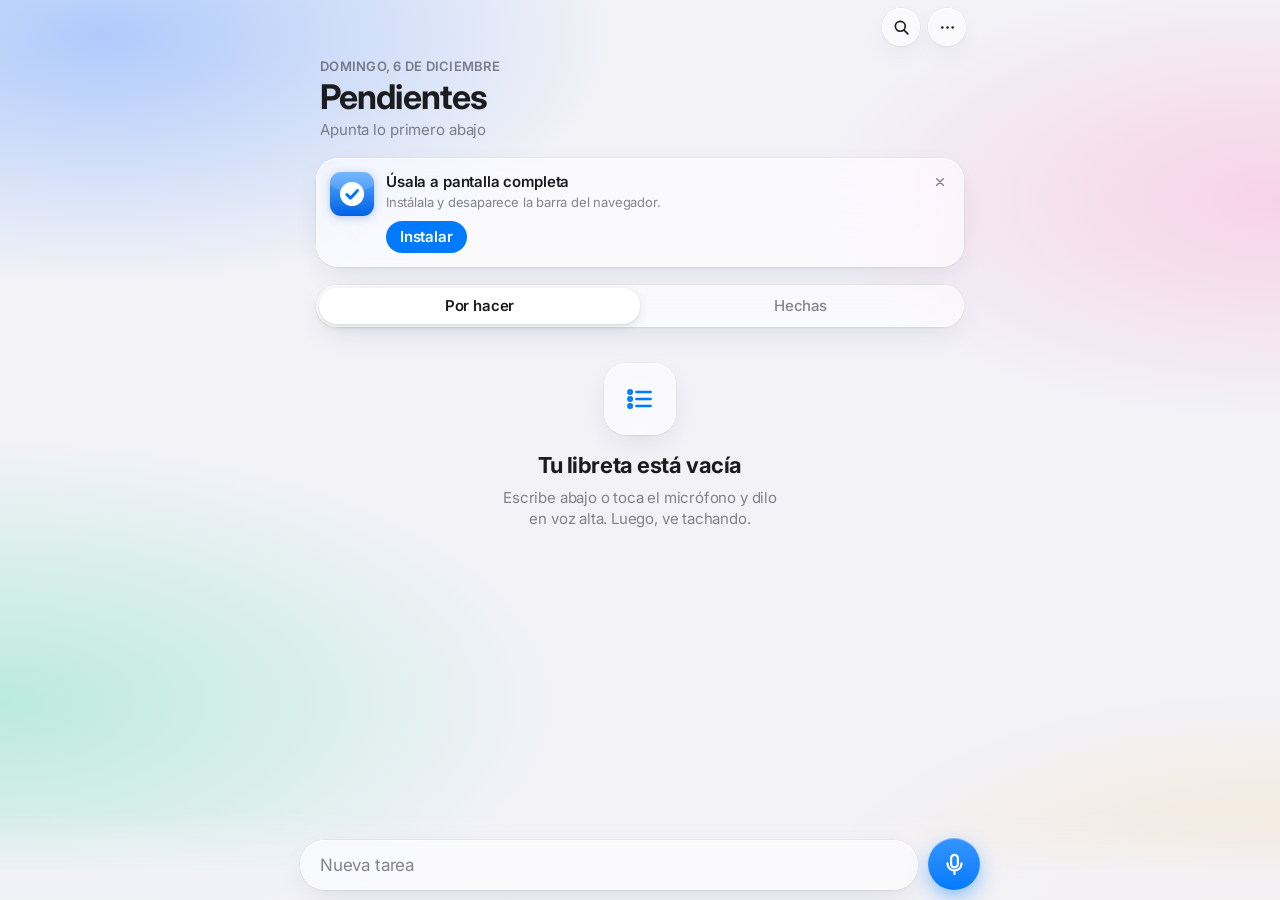
==== pendientes/index.html @ 01e0a1cf "Add files via upload" ====
<!doctype html>
<html lang="es">
<head>
<meta charset="utf-8">
<meta name="viewport" content="width=device-width, initial-scale=1, viewport-fit=cover, interactive-widget=resizes-content">
<title>Pendientes</title>
<meta name="description" content="Tu libreta de cosas por hacer: apúntalas escribiendo o con la voz y táchalas.">
<meta name="theme-color" content="#f2f2f7" media="(prefers-color-scheme: light)">
<meta name="theme-color" content="#000000" media="(prefers-color-scheme: dark)">
<link rel="manifest" href="manifest.webmanifest">
<link rel="icon" href="icons/icon.svg" type="image/svg+xml">
<link rel="apple-touch-icon" href="icons/apple-touch-icon.png">
<meta name="apple-mobile-web-app-capable" content="yes">
<meta name="mobile-web-app-capable" content="yes">
<meta name="apple-mobile-web-app-status-bar-style" content="black-translucent">
<meta name="apple-mobile-web-app-title" content="Pendientes">
<meta name="format-detection" content="telephone=no">
<link rel="preconnect" href="https://fonts.googleapis.com">
<link rel="preconnect" href="https://fonts.gstatic.com" crossorigin>
<link rel="stylesheet" href="https://fonts.googleapis.com/css2?family=Inter:opsz,wght@14..32,400..700&display=swap">
<link rel="stylesheet" href="styles.css">
<script src="app.js" defer></script>
</head>
<body>
<div class="backdrop" aria-hidden="true"></div>

<header class="nav" id="nav">
  <div class="nav-in">
    <span class="nav-title" aria-hidden="true">Pendientes</span>
    <div class="nav-btns">
      <button class="round glass" id="searchBtn" type="button" aria-label="Buscar">
        <svg viewBox="0 0 24 24" aria-hidden="true"><circle cx="10.5" cy="10.5" r="6.25"/><path d="M15.25 15.25 20 20"/></svg>
      </button>
      <button class="round glass" id="menuBtn" type="button" aria-label="Ajustes">
        <svg class="dots" viewBox="0 0 24 24" aria-hidden="true"><circle cx="5.5" cy="12" r="1.6"/><circle cx="12" cy="12" r="1.6"/><circle cx="18.5" cy="12" r="1.6"/></svg>
      </button>
    </div>
  </div>
</header>

<main class="wrap">
  <section class="hero">
    <div class="hero-txt">
      <p class="date" id="today"></p>
      <h1 id="bigTitle">Pendientes</h1>
      <p class="summary" id="summary"></p>
    </div>
    <div class="ring" id="ring" hidden>
      <svg viewBox="0 0 56 56" aria-hidden="true"><circle class="ring-bg" cx="28" cy="28" r="23"/><circle class="ring-fg" id="ringFg" cx="28" cy="28" r="23"/></svg>
      <span class="ring-txt" id="ringTxt"></span>
    </div>
  </section>

  <div class="search" id="searchBar" hidden>
    <label class="search-field glass">
      <svg viewBox="0 0 24 24" aria-hidden="true"><circle cx="10.5" cy="10.5" r="6.25"/><path d="M15.25 15.25 20 20"/></svg>
      <input id="search" type="search" placeholder="Buscar en todo" enterkeyhint="search" autocomplete="off">
    </label>
    <button class="bar-btn" type="button" id="searchCancel">Cancelar</button>
  </div>

  <aside class="install glass" id="installCard" hidden>
    <img src="icons/icon-192.png" alt="" width="44" height="44">
    <div class="install-txt">
      <strong>Úsala a pantalla completa</strong>
      <span>Instálala y desaparece la barra del navegador.</span>
      <button class="pill" type="button" id="installBtn">Instalar</button>
    </div>
    <button class="x" type="button" id="installClose" aria-label="Ahora no">
      <svg viewBox="0 0 24 24" aria-hidden="true"><path d="M7 7l10 10M17 7 7 17"/></svg>
    </button>
  </aside>

  <div class="seg glass" role="tablist" aria-label="Filtrar" id="seg" data-active="todo">
    <span class="seg-thumb" aria-hidden="true"></span>
    <button type="button" role="tab" data-filter="todo" aria-selected="true">Por hacer <span class="count" id="countTodo"></span></button>
    <button type="button" role="tab" data-filter="done" aria-selected="false">Hechas <span class="count" id="countDone"></span></button>
  </div>

  <div class="tags" id="tags" hidden></div>

  <p class="tip" id="tip" hidden>
    <span>Desliza <b>→</b> para tachar y <b>←</b> para pasar a mañana o borrar. Mantén pulsada una tarea para moverla.</span>
    <button type="button" id="tipClose">Entendido</button>
  </p>

  <div class="empty" id="empty" hidden>
    <div class="empty-ic glass" id="emptyIc"></div>
    <h2 id="emptyTitle"></h2>
    <p id="emptyText"></p>
  </div>

  <div id="sections" aria-live="polite"></div>

  <button class="link-btn danger" id="clearDone" type="button" hidden>Borrar todas las hechas</button>
</main>

<form class="dock" id="composer" autocomplete="off">
  <div class="hint" id="hint" hidden></div>
  <div class="dock-in">
    <label class="field glass">
      <span class="sr">Nueva tarea</span>
      <textarea id="input" rows="1" placeholder="Nueva tarea" enterkeyhint="send"></textarea>
    </label>
    <button class="action" id="action" type="submit" data-mode="voice" aria-label="Dictar tarea">
      <svg class="i-mic" viewBox="0 0 24 24" aria-hidden="true"><rect x="8.75" y="2.75" width="6.5" height="12" rx="3.25"/><path d="M5.25 11a6.75 6.75 0 0 0 13.5 0M12 17.75V21"/></svg>
      <svg class="i-send" viewBox="0 0 24 24" aria-hidden="true"><path d="M12 19.5V5M5.75 11.25 12 5l6.25 6.25"/></svg>
    </button>
  </div>
</form>

<div class="rec" id="rec" hidden>
  <div class="rec-panel" role="dialog" aria-modal="true" aria-labelledby="recTitle">
    <span class="grabber" aria-hidden="true"></span>
    <p class="rec-title" id="recTitle">Te escucho</p>
    <p class="rec-live" id="recLive"></p>
    <div class="wave" id="wave" aria-hidden="true"></div>
    <button class="rec-btn" id="recStop" type="button" aria-label="Terminar">
      <svg viewBox="0 0 24 24" aria-hidden="true"><rect x="7" y="7" width="10" height="10" rx="2.5"/></svg>
    </button>
    <p class="rec-hint" id="recHint">Di <b>«nueva tarea»</b> para separar varias · <b>«mañana»</b>, <b>«importante»</b> o <b>«todos los días»</b> al final</p>
    <button class="link-btn" id="recCancel" type="button">Cancelar</button>
  </div>
</div>

<div class="toast" id="toast" role="status" hidden>
  <span id="toastMsg"></span>
  <button type="button" id="toastUndo">Deshacer</button>
</div>

<dialog class="sheet" id="edit" aria-labelledby="editTitle">
  <form id="editForm">
    <div class="sheet-top">
      <span class="grabber" aria-hidden="true"></span>
      <div class="sheet-bar">
        <button class="bar-btn" type="button" data-close>Cancelar</button>
        <h2 id="editTitle">Tarea</h2>
        <button class="bar-btn strong" type="submit">Listo</button>
      </div>
    </div>
    <div class="sheet-body">
      <div class="card">
        <textarea class="edit-text" id="editText" rows="2" placeholder="Qué hay que hacer" aria-label="Tarea"></textarea>
        <textarea class="edit-note" id="editNote" rows="2" placeholder="Notas: un teléfono, una dirección, un enlace…" aria-label="Notas"></textarea>
      </div>
      <div class="quick-row" id="editQuick" hidden></div>

      <div class="card">
        <div class="cell cell-col">
          <div class="cell-line">
            <span class="ico" style="--c: var(--red)"><svg viewBox="0 0 24 24" aria-hidden="true"><rect x="4" y="5.5" width="16" height="14.5" rx="3"/><path d="M4 10h16M8.5 3.5v4M15.5 3.5v4"/></svg></span>
            <span class="cell-label">Para cuándo</span>
          </div>
          <div class="chips" id="dueChips">
            <button type="button" data-due="0">Hoy</button>
            <button type="button" data-due="1">Mañana</button>
            <label class="chip-date" id="dateChip"><span id="editDateLabel">Otro día</span><input type="date" id="editDate" aria-label="Elegir día"></label>
          </div>
        </div>
        <label class="cell">
          <span class="ico" style="--c: var(--indigo)"><svg viewBox="0 0 24 24" aria-hidden="true"><path d="M4.5 11.5V10a4 4 0 0 1 4-4h11M16.5 3l3 3-3 3M19.5 12.5V14a4 4 0 0 1-4 4h-11M7.5 21l-3-3 3-3"/></svg></span>
          <span class="cell-label">Repetir</span>
          <span class="cell-value" id="editRepeatLabel">Nunca</span>
          <svg class="chev" viewBox="0 0 24 24" aria-hidden="true"><path d="M9.5 6l6 6-6 6"/></svg>
          <select class="cell-select" id="editRepeat" aria-label="Repetir">
            <option value="">Nunca</option>
            <option value="daily">Cada día</option>
            <option value="weekdays">Entre semana (lunes a viernes)</option>
            <option value="weekly">Cada semana</option>
            <option value="monthly">Cada mes</option>
          </select>
        </label>
        <label class="cell">
          <span class="ico" style="--c: var(--orange)"><svg viewBox="0 0 24 24" aria-hidden="true"><path class="fill" d="M12 3.6l2.6 5.2 5.8.9-4.2 4.1 1 5.7L12 16.8l-5.2 2.7 1-5.7-4.2-4.1 5.8-.9z"/></svg></span>
          <span class="cell-label">Importante</span>
          <input class="switch" type="checkbox" id="editStar" role="switch">
        </label>
      </div>
      <p class="cell-note" id="editInfo"></p>

      <div class="card">
        <button class="cell danger" type="button" id="editDelete">
          <span class="ico" style="--c: var(--red)"><svg viewBox="0 0 24 24" aria-hidden="true"><path d="M4.5 7h15M9.5 7V4.75h5V7M6.5 7l.8 12.1a1.5 1.5 0 0 0 1.5 1.4h6.4a1.5 1.5 0 0 0 1.5-1.4L17.5 7"/></svg></span>
          <span class="cell-label">Eliminar tarea</span>
        </button>
      </div>
    </div>
  </form>
</dialog>

<dialog class="sheet" id="menu" aria-labelledby="menuTitle">
  <div class="sheet-top">
    <span class="grabber" aria-hidden="true"></span>
    <div class="sheet-bar">
      <span></span>
      <h2 id="menuTitle">Ajustes</h2>
      <button class="bar-btn strong" type="button" data-close>Listo</button>
    </div>
  </div>
  <div class="sheet-body">
    <p class="cell-head">Al pulsar el micrófono</p>
    <div class="seg seg-sm" id="voiceSeg" role="radiogroup" aria-label="Al pulsar el micrófono">
      <span class="seg-thumb" aria-hidden="true"></span>
      <button type="button" role="radio" data-voice="dictar">Dicta a texto</button>
      <button type="button" role="radio" data-voice="audio">Graba un audio</button>
    </div>
    <p class="cell-note" id="voiceNote"></p>

    <p class="cell-head">Trucos</p>
    <div class="card tricks">
      <p><b>«mañana»</b>, <b>«el viernes»</b>… al principio o al final: se apunta para ese día.</p>
      <p><b>«importante»</b> al final: sale arriba, en Importantes.</p>
      <p><b>«todos los días»</b>, <b>«entre semana»</b>, <b>«cada semana»</b> o <b>«cada mes»</b>: vuelve a aparecer cuando la taches.</p>
      <p><b>#trabajo</b>, <b>#casa</b>… en el texto: etiquetas para filtrar.</p>
      <p>Al dictar, di <b>«nueva tarea»</b> para separar varias. Al escribir, una por línea.</p>
      <p>Un teléfono o un enlace en el texto o en las notas: botón para llamar o abrirlo.</p>
    </div>

    <div class="card">
      <button class="cell" type="button" data-act="install" hidden>
        <span class="ico" style="--c: var(--purple)"><svg viewBox="0 0 24 24" aria-hidden="true"><rect x="6.5" y="2.75" width="11" height="18.5" rx="2.75"/><path d="M10.5 17.75h3"/></svg></span>
        <span class="cell-label">Instalar en el móvil</span>
        <svg class="chev" viewBox="0 0 24 24" aria-hidden="true"><path d="M9.5 6l6 6-6 6"/></svg>
      </button>
      <button class="cell" type="button" data-act="share">
        <span class="ico" style="--c: var(--accent)"><svg viewBox="0 0 24 24" aria-hidden="true"><path d="M12 14.5V3.5M7.75 7.75 12 3.5l4.25 4.25M7 11H6.5A1.5 1.5 0 0 0 5 12.5v6A1.5 1.5 0 0 0 6.5 20h11a1.5 1.5 0 0 0 1.5-1.5v-6a1.5 1.5 0 0 0-1.5-1.5H17"/></svg></span>
        <span class="cell-label">Compartir lo pendiente</span>
        <svg class="chev" viewBox="0 0 24 24" aria-hidden="true"><path d="M9.5 6l6 6-6 6"/></svg>
      </button>
      <button class="cell" type="button" data-act="export">
        <span class="ico" style="--c: var(--green)"><svg viewBox="0 0 24 24" aria-hidden="true"><path d="M12 4v10.5M7.75 10.25 12 14.5l4.25-4.25M5 15.5v2.5A2 2 0 0 0 7 20h10a2 2 0 0 0 2-2v-2.5"/></svg></span>
        <span class="cell-label">Guardar copia de seguridad</span>
        <svg class="chev" viewBox="0 0 24 24" aria-hidden="true"><path d="M9.5 6l6 6-6 6"/></svg>
      </button>
      <button class="cell" type="button" data-act="import">
        <span class="ico" style="--c: var(--orange)"><svg viewBox="0 0 24 24" aria-hidden="true"><path d="M4.5 12a7.5 7.5 0 1 0 2.2-5.3L4.5 9M4.5 4.5V9H9"/></svg></span>
        <span class="cell-label">Recuperar una copia</span>
        <svg class="chev" viewBox="0 0 24 24" aria-hidden="true"><path d="M9.5 6l6 6-6 6"/></svg>
      </button>
    </div>
    <p class="cell-note">Todo se guarda solo en este móvil, sin cuentas ni servidores. Guarda una copia de vez en cuando por si cambias de móvil.</p>

    <div class="card">
      <button class="cell danger" type="button" data-act="clear">
        <span class="ico" style="--c: var(--red)"><svg viewBox="0 0 24 24" aria-hidden="true"><path d="M4.5 7h15M9.5 7V4.75h5V7M6.5 7l.8 12.1a1.5 1.5 0 0 0 1.5 1.4h6.4a1.5 1.5 0 0 0 1.5-1.4L17.5 7"/></svg></span>
        <span class="cell-label">Borrar las hechas</span>
      </button>
    </div>
    <input type="file" id="importFile" accept="application/json,.json" hidden>
  </div>
</dialog>

<dialog class="sheet" id="installSheet" aria-labelledby="installTitle">
  <div class="sheet-top">
    <span class="grabber" aria-hidden="true"></span>
    <div class="sheet-bar">
      <span></span>
      <h2 id="installTitle">Instalar</h2>
      <button class="bar-btn strong" type="button" data-close>Listo</button>
    </div>
  </div>
  <div class="sheet-body">
    <div class="install-hero">
      <img src="icons/icon-192.png" alt="" width="72" height="72">
      <p>Instalada se abre como una app de verdad: a pantalla completa, <b>sin la barra del navegador</b> y también sin internet.</p>
    </div>
    <ol class="steps" id="installSteps"></ol>
  </div>
</dialog>
</body>
</html>
---- pendientes/styles.css ----
/* Pendientes · estilo iOS con cristal */

:root {
  --bg: #f2f2f7;
  --ink: #1c1c1e;
  --ink2: rgb(60 60 67 / .62);
  --ink3: rgb(60 60 67 / .3);
  --sep: rgb(60 60 67 / .16);
  --fill: rgb(118 118 128 / .12);
  --solid: #ffffff;
  --thumb: #ffffff;
  --card: rgb(255 255 255 / .82);

  --glass: rgb(255 255 255 / .58);
  --glass-hi: rgb(250 250 252 / .76);
  --glass-edge: rgb(255 255 255 / .8);
  --glass-line: rgb(0 0 0 / .07);
  --glass-shine: rgb(255 255 255 / .65);
  --shadow: 0 10px 30px -8px rgb(30 40 80 / .12), 0 1px 3px rgb(0 0 0 / .05);
  --blur: blur(28px) saturate(190%);

  --accent: #007aff;
  --green: #34c759;
  --red: #ff3b30;
  --orange: #ff9500;
  --purple: #af52de;
  --indigo: #5856d6;

  --blob1: rgb(120 170 255 / .55);
  --blob2: rgb(255 170 215 / .45);
  --blob3: rgb(120 225 190 / .45);
  --blob4: rgb(255 210 140 / .35);

  --font: -apple-system, BlinkMacSystemFont, "SF Pro Text", "Inter", "Segoe UI", Roboto, sans-serif;
  --font-d: -apple-system, BlinkMacSystemFont, "SF Pro Display", "Inter", "Segoe UI", Roboto, sans-serif;
  --ease: cubic-bezier(.32, .72, 0, 1);
  --spring: cubic-bezier(.34, 1.4, .64, 1);
  color-scheme: light;
}

@media (prefers-color-scheme: dark) {
  :root {
    --bg: #000000;
    --ink: #ffffff;
    --ink2: rgb(235 235 245 / .6);
    --ink3: rgb(235 235 245 / .28);
    --sep: rgb(84 84 88 / .55);
    --fill: rgb(118 118 128 / .24);
    --solid: #1c1c1e;
    --thumb: #636366;
    --card: rgb(44 44 46 / .8);

    --glass: rgb(40 40 44 / .5);
    --glass-hi: rgb(30 30 32 / .72);
    --glass-edge: rgb(255 255 255 / .1);
    --glass-line: rgb(0 0 0 / .4);
    --glass-shine: rgb(255 255 255 / .12);
    --shadow: 0 10px 30px -8px rgb(0 0 0 / .6);

    --accent: #0a84ff;
    --green: #30d158;
    --red: #ff453a;
    --orange: #ff9f0a;
    --purple: #bf5af2;
    --indigo: #5e5ce6;

    --blob1: rgb(40 90 220 / .38);
    --blob2: rgb(150 50 140 / .3);
    --blob3: rgb(20 130 100 / .3);
    --blob4: rgb(160 100 30 / .2);
    color-scheme: dark;
  }
}

*, *::before, *::after { box-sizing: border-box; }
[hidden] { display: none !important; }
html { -webkit-text-size-adjust: 100%; background: var(--bg); }

body {
  margin: 0;
  min-height: 100dvh;
  background: transparent;
  color: var(--ink);
  font-family: var(--font);
  font-size: 17px;
  line-height: 1.35;
  letter-spacing: -.011em;
  font-optical-sizing: auto;
  -webkit-font-smoothing: antialiased;
  -moz-osx-font-smoothing: grayscale;
  -webkit-tap-highlight-color: transparent;
  overscroll-behavior-y: none;
}

button, input, textarea, select { font: inherit; letter-spacing: inherit; color: inherit; }
button {
  background: none;
  border: 0;
  padding: 0;
  cursor: pointer;
  touch-action: manipulation;
  -webkit-user-select: none;
  user-select: none;
}
a { color: inherit; text-decoration: none; }

svg {
  display: block;
  width: 100%;
  height: 100%;
  fill: none;
  stroke: currentColor;
  stroke-width: 1.9;
  stroke-linecap: round;
  stroke-linejoin: round;
}

:focus-visible { outline: 2px solid var(--accent); outline-offset: 2px; }

.sr {
  position: absolute;
  width: 1px;
  height: 1px;
  overflow: hidden;
  clip-path: inset(50%);
  white-space: nowrap;
}

/* Cristal */
.glass {
  background: var(--glass);
  -webkit-backdrop-filter: var(--blur);
  backdrop-filter: var(--blur);
  box-shadow:
    inset 0 1px 0 var(--glass-shine),
    inset 0 0 0 .5px var(--glass-edge),
    0 0 0 .5px var(--glass-line),
    var(--shadow);
}

/* Fondo con color para que el cristal tenga algo que difuminar */
.backdrop {
  position: fixed;
  inset: 0;
  z-index: -1;
  pointer-events: none;
  background:
    radial-gradient(55% 38% at 8% 4%, var(--blob1), transparent 72%),
    radial-gradient(50% 34% at 100% 22%, var(--blob2), transparent 72%),
    radial-gradient(60% 40% at 0% 78%, var(--blob3), transparent 72%),
    radial-gradient(50% 32% at 100% 100%, var(--blob4), transparent 72%),
    var(--bg);
}

.wrap {
  max-width: 680px;
  margin: 0 auto;
  padding: 0 16px calc(140px + env(safe-area-inset-bottom));
}

/* Barra superior: aparece en cristal al bajar */
.nav {
  position: fixed;
  top: 0;
  left: 0;
  right: 0;
  z-index: 10;
  padding-top: env(safe-area-inset-top);
}
.nav::before {
  content: "";
  position: absolute;
  inset: 0;
  background: var(--glass-hi);
  -webkit-backdrop-filter: var(--blur);
  backdrop-filter: var(--blur);
  box-shadow: 0 .5px 0 var(--sep);
  opacity: 0;
  transition: opacity .25s ease;
}
.nav.is-scrolled::before { opacity: 1; }
.nav-in {
  position: relative;
  max-width: 680px;
  height: 54px;
  margin: 0 auto;
  display: flex;
  align-items: center;
  justify-content: center;
}
.nav-title {
  font-family: var(--font-d);
  font-size: 17px;
  font-weight: 600;
  opacity: 0;
  transform: translateY(8px);
  transition: opacity .25s ease, transform .35s var(--ease);
}
.nav.is-scrolled .nav-title { opacity: 1; transform: none; }
.nav-btns { position: absolute; right: 14px; display: flex; gap: 8px; }

.round {
  width: 38px;
  height: 38px;
  border-radius: 50%;
  display: grid;
  place-items: center;
  color: var(--ink);
  transition: transform .2s var(--spring);
}
.round:active { transform: scale(.9); }
.round svg { width: 19px; height: 19px; stroke-width: 2.1; }
.round .dots { fill: currentColor; stroke: none; }

/* Cabecera: fecha, título y anillo del día */
.hero {
  display: flex;
  align-items: flex-end;
  justify-content: space-between;
  gap: 16px;
  padding: calc(env(safe-area-inset-top) + 58px) 4px 0;
}
.hero-txt { min-width: 0; }
.date {
  margin: 0;
  font-size: 13px;
  font-weight: 600;
  letter-spacing: .02em;
  text-transform: uppercase;
  color: var(--ink2);
}
h1 {
  margin: 2px 0 0;
  font-family: var(--font-d);
  font-size: 34px;
  line-height: 1.12;
  font-weight: 700;
  letter-spacing: -.026em;
}
.summary {
  margin: 4px 0 0;
  min-height: 1.35em;
  font-size: 15px;
  color: var(--ink2);
  letter-spacing: -.008em;
}
.summary b { color: var(--ink); font-weight: 600; }
.summary .old { color: var(--orange); font-weight: 500; }

.ring { position: relative; flex: none; width: 64px; height: 64px; margin-bottom: 2px; }
.ring svg { transform: rotate(-90deg); }
.ring circle { fill: none; stroke-width: 6; stroke-linecap: round; }
.ring-bg { stroke: var(--fill); }
.ring-fg {
  stroke: var(--accent);
  stroke-dasharray: 144.5;
  stroke-dashoffset: calc(144.5 * (1 - var(--p, 0)));
  transition: stroke-dashoffset .8s var(--ease), stroke .3s;
}
.ring.is-full .ring-fg { stroke: var(--green); }
.ring-txt {
  position: absolute;
  inset: 0;
  display: grid;
  place-items: center;
  font-size: 13px;
  font-weight: 700;
  letter-spacing: -.02em;
  font-variant-numeric: tabular-nums;
}
.ring-txt small { font-size: 10px; font-weight: 600; color: var(--ink2); }
.ring.is-full .ring-txt { color: var(--green); }
.ring.is-full .ring-txt svg { width: 22px; height: 22px; stroke-width: 3; }

/* Buscador */
.search { display: flex; align-items: center; gap: 4px; margin: 16px 0 0; animation: lz-in .35s var(--ease) both; }
.search-field {
  flex: 1;
  display: flex;
  align-items: center;
  gap: 8px;
  height: 42px;
  padding: 0 14px;
  border-radius: 21px;
  color: var(--ink2);
}
.search-field svg { flex: none; width: 17px; height: 17px; stroke-width: 2.2; }
.search-field input {
  flex: 1;
  min-width: 0;
  border: 0;
  outline: 0;
  background: transparent;
  color: var(--ink);
  font-size: 17px;
}
.search-field input::placeholder { color: var(--ink2); }
.search-field input::-webkit-search-cancel-button { -webkit-appearance: none; }
.search .bar-btn { padding: 0 6px; }

/* Aviso para instalar */
.install {
  position: relative;
  display: flex;
  align-items: flex-start;
  gap: 12px;
  margin: 18px 0 0;
  padding: 14px 40px 14px 14px;
  border-radius: 22px;
  animation: lz-in .5s var(--ease) both;
}
.install img { flex: none; border-radius: 11px; box-shadow: 0 2px 8px rgb(0 60 160 / .25); }
.install-txt { flex: 1; min-width: 0; display: grid; gap: 2px; justify-items: start; }
.install-txt strong { font-size: 15px; font-weight: 600; letter-spacing: -.01em; }
.install-txt span { font-size: 13px; color: var(--ink2); line-height: 1.3; }
.install .pill { margin-top: 8px; }
.install .x { position: absolute; top: 8px; right: 8px; }
.pill {
  flex: none;
  height: 32px;
  padding: 0 14px;
  border-radius: 16px;
  background: var(--accent);
  color: #fff;
  font-size: 15px;
  font-weight: 600;
  transition: transform .2s var(--spring);
}
.pill:active { transform: scale(.94); }
.x {
  flex: none;
  width: 32px;
  height: 32px;
  border-radius: 50%;
  display: grid;
  place-items: center;
  color: var(--ink2);
}
.x svg { width: 16px; height: 16px; stroke-width: 2.2; }

/* Control segmentado en cápsula */
.seg {
  position: relative;
  display: grid;
  grid-template-columns: 1fr 1fr;
  margin: 18px 0 0;
  padding: 3px;
  border-radius: 999px;
}
.seg-thumb {
  position: absolute;
  top: 3px;
  bottom: 3px;
  left: 3px;
  width: calc(50% - 3px);
  border-radius: 999px;
  background: var(--thumb);
  box-shadow: 0 3px 10px rgb(0 0 0 / .1), 0 1px 2px rgb(0 0 0 / .06);
  transition: transform .45s var(--ease);
}
.seg[data-active="done"] .seg-thumb,
.seg[data-active="audio"] .seg-thumb { transform: translateX(100%); }
.seg button {
  position: relative;
  height: 36px;
  border-radius: 999px;
  display: flex;
  align-items: center;
  justify-content: center;
  gap: 6px;
  font-size: 15px;
  font-weight: 500;
  color: var(--ink2);
  transition: color .25s;
}
.seg button[aria-selected="true"],
.seg button[aria-checked="true"] { color: var(--ink); font-weight: 600; }
.seg button:disabled { opacity: .35; cursor: not-allowed; }
.count { font-size: 13px; font-weight: 600; color: var(--ink2); font-variant-numeric: tabular-nums; }
.count:empty { display: none; }

/* Etiquetas para filtrar */
.tags {
  display: flex;
  gap: 8px;
  margin: 12px -16px 0;
  padding: 2px 16px 4px;
  overflow-x: auto;
  scrollbar-width: none;
}
.tags::-webkit-scrollbar { display: none; }
.tags button {
  flex: none;
  height: 32px;
  padding: 0 13px;
  border-radius: 16px;
  font-size: 14px;
  font-weight: 600;
  color: var(--tc, var(--ink));
  transition: background .2s, color .2s;
}
.tags button[aria-pressed="true"] { background: var(--tc, var(--ink)); color: #fff; box-shadow: none; }

/* Grupos de tareas */
.group-h {
  display: flex;
  align-items: center;
  gap: 6px;
  width: calc(100% - 16px);
  margin: 26px 8px 8px;
  font-family: var(--font);
  font-size: 13px;
  font-weight: 600;
  letter-spacing: .02em;
  text-transform: uppercase;
  color: var(--ink2);
  text-align: left;
}
.group-h > svg { flex: none; width: 14px; height: 14px; }
.group-h .star-ic { fill: var(--orange); stroke: none; }
.group-h .n { margin-left: auto; font-variant-numeric: tabular-nums; letter-spacing: 0; text-transform: none; }
.group-h .fold { width: 13px; height: 13px; stroke-width: 2.6; transition: transform .3s var(--ease); }
button.group-h { min-height: 32px; }
button.group-h[aria-expanded="false"] .fold { transform: rotate(-90deg); }
#sections > .group-h:first-child { margin-top: 18px; }

.group {
  list-style: none;
  margin: 0;
  padding: 0;
  border-radius: 22px;
  overflow: hidden;
}
#sections > .group:first-child { margin-top: 18px; }
.group.is-quiet { background: color-mix(in srgb, var(--glass) 60%, transparent); }

.row { position: relative; overflow: hidden; --w: 0px; }
.row:not(:last-child)::after {
  content: "";
  position: absolute;
  left: 54px;
  right: 0;
  bottom: 0;
  height: 1px;
  background: var(--sep);
  transform: scaleY(.6);
  transform-origin: bottom;
  z-index: 2;
  pointer-events: none;
}
.row.is-new { animation: lz-in .45s var(--ease) both; }
.row.is-flash .row-fg { animation: lz-flash 1.4s ease both; }

.row-fg {
  position: relative;
  z-index: 1;
  display: flex;
  align-items: flex-start;
  min-height: 52px;
  padding: 4px 6px 4px 5px;
  touch-action: pan-y;
  -webkit-user-select: none;
  user-select: none;
  -webkit-touch-callout: none;
}
.row.is-swiping .row-fg,
.row.is-open .row-fg,
.row.is-gone .row-fg { background: var(--solid); }

/* Levantada para moverla */
.row.is-lifted {
  z-index: 5;
  overflow: visible;
  border-radius: 14px;
}
.row.is-lifted .row-fg {
  background: var(--solid);
  border-radius: 14px;
  box-shadow: 0 16px 36px -8px rgb(0 0 0 / .28), 0 0 0 .5px var(--glass-line);
  transform: scale(1.03);
  transition: transform .2s var(--spring), box-shadow .2s;
}
.row.is-lifted::after { opacity: 0; }
.group:has(.is-lifted) { overflow: visible; }

/* Acciones al deslizar */
.act { position: absolute; top: 0; bottom: 0; display: flex; overflow: hidden; width: var(--w); visibility: hidden; }
.row.sw-r .act-r, .row.sw-l .act-l, .row.is-open .act-l { visibility: visible; }
.row.snap .act { transition: width .4s var(--ease); }
.act-r {
  left: 0;
  align-items: center;
  padding-left: 22px;
  color: #fff;
  font-size: 15px;
  font-weight: 600;
  white-space: nowrap;
  background: var(--green);
}
.act-r.is-undo { background: var(--accent); }
.act-r span { display: flex; align-items: center; gap: 8px; transition: transform .25s var(--spring); }
.act-r svg { width: 22px; height: 22px; stroke-width: 2.4; }
.row.is-armed .act-r span { transform: scale(1.12); }
.row:not(.is-armed) .act-r { filter: saturate(.6) brightness(1.06); }

.act-l { right: 0; }
.act-l button {
  flex: 1 1 0;
  min-width: 0;
  display: flex;
  flex-direction: column;
  align-items: center;
  justify-content: center;
  gap: 4px;
  overflow: hidden;
  color: #fff;
  font-size: 12.5px;
  font-weight: 600;
  white-space: nowrap;
  transition: flex-grow .3s var(--ease);
}
.act-l svg { flex: none; width: 21px; height: 21px; stroke-width: 2.1; }
.b-later { background: var(--orange); }
.b-del { background: var(--red); }
.row.is-armed .b-later { flex-grow: 0; }
.row.is-armed .b-del { flex-grow: 1; }

/* Círculo de tachar */
.check { flex: none; width: 44px; height: 44px; display: grid; place-items: center; }
.check span {
  width: 24px;
  height: 24px;
  border-radius: 50%;
  border: 1.6px solid var(--ink3);
  display: grid;
  place-items: center;
  color: #fff;
  transition: background .2s, border-color .2s, transform .3s var(--spring);
}
.check svg { width: 14px; height: 14px; stroke-width: 3; stroke-dasharray: 22; stroke-dashoffset: 22; transition: stroke-dashoffset .3s .08s var(--ease); }
.check:active span { transform: scale(.85); }
.is-done .check span { background: var(--accent); border-color: var(--accent); }
.is-done .check svg { stroke-dashoffset: 0; }
.is-star:not(.is-done) .check span { border-color: var(--orange); border-width: 2px; }

.row-body { flex: 1; min-width: 0; padding: 11px 4px 11px 1px; }
.row-text { display: block; width: 100%; text-align: left; }
.text {
  display: block;
  font-size: 17px;
  line-height: 1.3;
  white-space: pre-wrap;
  overflow-wrap: break-word;
  transition: color .3s;
}
/* Tachado como con bolígrafo: una raya que cruza el texto */
.ink {
  background: linear-gradient(currentColor, currentColor) 0 58% / 0 1.5px no-repeat;
  -webkit-box-decoration-break: clone;
  box-decoration-break: clone;
  transition: background-size .45s var(--ease);
}
.is-done .text { color: var(--ink2); }
.is-done .ink { background-size: 100% 1.5px; }
.tag { color: var(--tc); font-weight: 500; }
.is-done .tag { color: inherit; }

.note {
  display: -webkit-box;
  margin-top: 2px;
  font-size: 14px;
  line-height: 1.3;
  color: var(--ink2);
  -webkit-line-clamp: 2;
  -webkit-box-orient: vertical;
  overflow: hidden;
  overflow-wrap: break-word;
}

.meta { display: flex; flex-wrap: wrap; gap: 4px 10px; margin-top: 4px; font-size: 13px; color: var(--ink2); }
.meta:empty { display: none; }
.meta span { display: inline-flex; align-items: center; gap: 4px; white-space: nowrap; }
.meta svg { width: 13px; height: 13px; stroke-width: 2.2; }
.meta .old { color: var(--orange); font-weight: 500; }
.meta .due { color: var(--accent); font-weight: 500; }

.star, .quick {
  flex: none;
  width: 38px;
  height: 44px;
  display: grid;
  place-items: center;
}
.star { color: var(--orange); }
.star svg { width: 17px; height: 17px; fill: currentColor; stroke: none; }
.quick i {
  width: 30px;
  height: 30px;
  border-radius: 50%;
  display: grid;
  place-items: center;
  background: color-mix(in srgb, var(--green) 16%, transparent);
  color: var(--green);
}
.quick.is-link i { background: color-mix(in srgb, var(--accent) 14%, transparent); color: var(--accent); }
.quick svg { width: 15px; height: 15px; stroke-width: 2.2; }
.quick:active i { transform: scale(.9); }

.play {
  position: relative;
  overflow: hidden;
  margin-top: 8px;
  height: 32px;
  padding: 0 13px 0 4px;
  border-radius: 16px;
  display: inline-flex;
  align-items: center;
  gap: 8px;
  background: var(--fill);
  color: var(--accent);
  font-size: 14px;
  font-weight: 600;
  font-variant-numeric: tabular-nums;
}
.play::before {
  content: "";
  position: absolute;
  inset: 0;
  width: calc(var(--p, 0) * 100%);
  background: color-mix(in srgb, var(--accent) 16%, transparent);
  transition: width .25s linear;
}
.play i {
  position: relative;
  width: 24px;
  height: 24px;
  border-radius: 50%;
  display: grid;
  place-items: center;
  background: var(--accent);
  color: #fff;
}
.play i svg { width: 11px; height: 11px; fill: currentColor; stroke: none; }
.play span { position: relative; }
.play .i-pause, .play.is-playing .i-play { display: none; }
.play.is-playing .i-pause { display: block; }

/* Resumen de la semana (Hechas) */
.week { margin: 18px 0 0; padding: 16px 18px 14px; border-radius: 22px; }
.week-head { display: flex; align-items: flex-end; justify-content: space-between; gap: 12px; }
.week-k { display: block; font-size: 13px; font-weight: 600; letter-spacing: .02em; text-transform: uppercase; color: var(--ink2); }
.week-head strong { display: block; margin-top: 2px; font-family: var(--font-d); font-size: 28px; font-weight: 700; letter-spacing: -.025em; font-variant-numeric: tabular-nums; }
.week-head strong small { font-family: var(--font); font-size: 15px; font-weight: 500; color: var(--ink2); letter-spacing: -.01em; }
.week-side { text-align: right; font-size: 13px; color: var(--ink2); line-height: 1.4; }
.week-side b { color: var(--ink); font-weight: 600; font-variant-numeric: tabular-nums; }
.week-bars { display: grid; grid-template-columns: repeat(7, 1fr); gap: 10px; height: 92px; margin-top: 14px; }
.wb { display: grid; grid-template-rows: 16px 1fr 18px; justify-items: center; gap: 4px; }
.wb-n { font-size: 11px; font-weight: 600; color: var(--ink2); font-variant-numeric: tabular-nums; }
.wb-col { position: relative; width: 100%; max-width: 26px; border-radius: 7px; background: var(--fill); overflow: hidden; }
.wb-col i {
  position: absolute;
  left: 0;
  right: 0;
  bottom: 0;
  height: calc(var(--h, 0) * 100%);
  min-height: 0;
  border-radius: 7px;
  background: color-mix(in srgb, var(--accent) 45%, transparent);
  animation: lz-grow .7s var(--ease) both;
  transform-origin: bottom;
}
.wb.is-today .wb-col i { background: var(--accent); }
.wb-d { font-size: 12px; font-weight: 600; color: var(--ink2); }
.wb.is-today .wb-d { color: var(--accent); }

.tip {
  display: flex;
  align-items: center;
  justify-content: space-between;
  gap: 12px;
  margin: 14px 8px 0;
  font-size: 13px;
  line-height: 1.4;
  color: var(--ink2);
}
.tip b { color: var(--ink); }
.tip button { flex: none; min-height: 32px; font-size: 13px; font-weight: 600; color: var(--accent); }

.empty { padding: 36px 24px 8px; text-align: center; animation: lz-in .5s var(--ease) both; }
.empty-ic {
  width: 72px;
  height: 72px;
  margin: 0 auto 16px;
  border-radius: 22px;
  display: grid;
  place-items: center;
  color: var(--accent);
}
.empty-ic.is-ok { color: var(--green); }
.empty-ic svg { width: 34px; height: 34px; stroke-width: 1.8; }
.empty h2 { margin: 0; font-family: var(--font-d); font-size: 22px; font-weight: 700; letter-spacing: -.02em; }
.empty p { margin: 6px auto 0; max-width: 290px; font-size: 15px; color: var(--ink2); line-height: 1.4; }

.link-btn {
  display: block;
  min-height: 44px;
  margin: 20px auto 0;
  padding: 0 16px;
  font-size: 15px;
  font-weight: 500;
  color: var(--accent);
}
.link-btn.danger { color: var(--red); }

/* Barra de escribir (flotante, de cristal) */
.dock {
  position: fixed;
  left: 0;
  right: 0;
  bottom: 0;
  z-index: 10;
  padding: 26px 12px calc(10px + env(safe-area-inset-bottom));
  background: linear-gradient(to top, color-mix(in srgb, var(--bg) 85%, transparent) 30%, transparent);
  pointer-events: none;
}
.dock-in {
  max-width: 680px;
  margin: 0 auto;
  display: flex;
  align-items: flex-end;
  gap: 10px;
  pointer-events: auto;
}
.hint {
  max-width: 680px;
  margin: 0 auto 8px;
  padding: 0 8px;
  display: flex;
  flex-wrap: wrap;
  gap: 6px;
  pointer-events: none;
  animation: lz-in .25s var(--ease) both;
}
.hint span {
  display: inline-flex;
  align-items: center;
  gap: 5px;
  height: 26px;
  padding: 0 10px;
  border-radius: 13px;
  font-size: 13px;
  font-weight: 600;
  color: #fff;
  background: var(--c, var(--accent));
  box-shadow: 0 4px 12px -4px color-mix(in srgb, var(--c, var(--accent)) 70%, transparent);
}
.hint svg { width: 13px; height: 13px; stroke-width: 2.4; }
.hint .fill { fill: currentColor; stroke: none; }

.field {
  flex: 1;
  min-width: 0;
  display: flex;
  border-radius: 26px;
  transition: box-shadow .25s;
}
.field textarea {
  flex: 1;
  min-width: 0;
  max-height: 140px;
  padding: 14px 20px;
  border: 0;
  outline: 0;
  resize: none;
  background: transparent;
  color: var(--ink);
  font-size: 17px;
  line-height: 1.32;
}
.field textarea::placeholder { color: var(--ink2); }
.field:focus-within {
  box-shadow:
    inset 0 1px 0 var(--glass-shine),
    inset 0 0 0 .5px var(--glass-edge),
    0 0 0 2.5px color-mix(in srgb, var(--accent) 45%, transparent),
    var(--shadow);
}

.action {
  position: relative;
  flex: none;
  width: 52px;
  height: 52px;
  border-radius: 50%;
  display: grid;
  place-items: center;
  color: #fff;
  background: linear-gradient(180deg, color-mix(in srgb, var(--accent) 80%, #fff), var(--accent));
  box-shadow:
    inset 0 1px 0 rgb(255 255 255 / .35),
    0 8px 22px -4px color-mix(in srgb, var(--accent) 60%, transparent);
  transition: transform .25s var(--spring), opacity .2s;
}
.action:active { transform: scale(.9); }
.action:disabled { opacity: .45; }
.action svg { grid-area: 1 / 1; width: 25px; height: 25px; stroke-width: 2.1; transition: transform .3s var(--spring), opacity .2s; }
.action[data-mode="voice"] .i-send,
.action[data-mode="send"] .i-mic { opacity: 0; transform: scale(.3) rotate(-40deg); }
.action[data-mode="send"] .i-send { stroke-width: 2.5; }

/* Hoja de escuchar / grabar */
.rec {
  position: fixed;
  inset: 0;
  z-index: 20;
  display: flex;
  align-items: flex-end;
  background: rgb(0 0 0 / .28);
  animation: lz-fade .25s both;
}
.rec-panel {
  width: 100%;
  max-width: 680px;
  margin: 0 auto;
  padding: 0 24px calc(14px + env(safe-area-inset-bottom));
  text-align: center;
  border-radius: 32px 32px 0 0;
  background: var(--glass-hi);
  -webkit-backdrop-filter: var(--blur);
  backdrop-filter: var(--blur);
  box-shadow: inset 0 1px 0 var(--glass-shine), 0 -10px 40px rgb(0 0 0 / .12);
  animation: lz-up .45s var(--ease) both;
}
.grabber { display: block; width: 36px; height: 5px; margin: 7px auto 0; border-radius: 3px; background: var(--ink3); }
.rec-title { margin: 18px 0 0; font-size: 15px; font-weight: 600; color: var(--ink2); }
.rec-live {
  min-height: 2.7em;
  margin: 8px 0 12px;
  font-family: var(--font-d);
  font-size: 24px;
  line-height: 1.3;
  font-weight: 600;
  letter-spacing: -.02em;
  overflow-wrap: break-word;
}
.rec-live:empty::before { content: attr(data-placeholder); color: var(--ink3); }
.rec-live i { font-style: normal; color: var(--ink2); }
.rec[data-mode="audio"] .rec-live { font-size: 44px; font-weight: 300; letter-spacing: -.03em; font-variant-numeric: tabular-nums; }

.wave {
  height: 56px;
  margin: 0 auto 18px;
  max-width: 280px;
  display: flex;
  align-items: center;
  justify-content: space-between;
}
.wave span {
  width: 4px;
  height: 100%;
  border-radius: 2px;
  background: var(--accent);
  transform: scaleY(.08);
  transition: transform .09s linear;
}
.rec[data-mode="audio"] .wave span { background: var(--red); }
.wave.idle span { animation: lz-wave 1.2s ease-in-out infinite; animation-delay: calc(var(--i) * -.09s); }
.wave.talk span { animation-duration: .55s; }

.rec-btn {
  position: relative;
  width: 76px;
  height: 76px;
  margin: 0 auto;
  border-radius: 50%;
  display: grid;
  place-items: center;
  color: #fff;
  background: var(--accent);
  box-shadow: 0 0 0 5px color-mix(in srgb, var(--accent) 20%, transparent), 0 10px 24px -6px color-mix(in srgb, var(--accent) 70%, transparent);
  transition: transform .25s var(--spring);
}
.rec-btn:active { transform: scale(.9); }
.rec[data-mode="audio"] .rec-btn { background: var(--red); box-shadow: 0 0 0 5px color-mix(in srgb, var(--red) 20%, transparent), 0 10px 24px -6px color-mix(in srgb, var(--red) 70%, transparent); }
.rec-btn svg { width: 28px; height: 28px; fill: currentColor; stroke: none; }
.rec-hint { margin: 16px auto 0; max-width: 340px; font-size: 13px; line-height: 1.45; color: var(--ink2); }
.rec-hint b { color: var(--ink); font-weight: 600; }
.rec .link-btn { margin-top: 4px; }

/* Aviso con «Deshacer» */
.toast {
  position: fixed;
  left: 50%;
  bottom: calc(88px + env(safe-area-inset-bottom));
  z-index: 30;
  max-width: calc(100% - 32px);
  min-height: 46px;
  display: flex;
  align-items: center;
  gap: 12px;
  padding: 0 6px 0 18px;
  border-radius: 23px;
  font-size: 15px;
  font-weight: 500;
  color: #fff;
  background: rgb(28 28 30 / .8);
  -webkit-backdrop-filter: var(--blur);
  backdrop-filter: var(--blur);
  box-shadow: inset 0 1px 0 rgb(255 255 255 / .12), 0 12px 30px -6px rgb(0 0 0 / .35);
  transform: translateX(-50%);
  animation: lz-toast .45s var(--spring) both;
  white-space: nowrap;
}
.toast:not(:has(button:not([hidden]))) { padding-right: 18px; }
@media (prefers-color-scheme: dark) { .toast { background: rgb(60 60 64 / .8); } }
.toast span { overflow: hidden; text-overflow: ellipsis; }
.toast button { flex: none; min-height: 36px; padding: 0 12px; border-radius: 18px; font-weight: 600; color: #64aaff; }

/* Hojas (editar, ajustes, instalar) */
dialog.sheet {
  width: 100%;
  max-width: 680px;
  max-height: 92dvh;
  margin: auto auto 0;
  padding: 0 0 calc(18px + env(safe-area-inset-bottom));
  border: 0;
  border-radius: 28px 28px 0 0;
  color: var(--ink);
  background: var(--glass-hi);
  -webkit-backdrop-filter: var(--blur);
  backdrop-filter: var(--blur);
  box-shadow: inset 0 1px 0 var(--glass-shine), 0 -10px 40px rgb(0 0 0 / .15);
  overflow-y: auto;
  overscroll-behavior: contain;
}
dialog.sheet[open] { animation: lz-up .45s var(--ease) both; }
dialog.sheet.is-closing { animation: lz-down .28s var(--ease) forwards; }
dialog.sheet::backdrop { background: rgb(0 0 0 / .3); animation: lz-fade .3s both; }
dialog.sheet.is-closing::backdrop { animation: lz-fade-out .28s forwards; }

.sheet-top { position: sticky; top: 0; z-index: 2; touch-action: none; }
.sheet-bar {
  display: grid;
  grid-template-columns: 1fr auto 1fr;
  align-items: center;
  height: 50px;
  padding: 0 8px;
}
.sheet-bar h2 { margin: 0; font-family: var(--font-d); font-size: 17px; font-weight: 600; letter-spacing: -.01em; }
.bar-btn { justify-self: start; min-height: 44px; padding: 0 10px; font-size: 17px; color: var(--accent); }
.bar-btn.strong { justify-self: end; font-weight: 600; }
.sheet-body { padding: 4px 16px 0; }

.card {
  margin-top: 18px;
  border-radius: 14px;
  overflow: hidden;
  background: var(--card);
}
.card:first-child { margin-top: 8px; }
.cell {
  position: relative;
  width: 100%;
  min-height: 52px;
  display: flex;
  align-items: center;
  gap: 14px;
  padding: 0 14px;
  font-size: 17px;
  text-align: left;
  cursor: pointer;
}
.cell:active { background: var(--fill); }
.cell + .cell::before {
  content: "";
  position: absolute;
  top: 0;
  left: 58px;
  right: 0;
  height: .5px;
  background: var(--sep);
}
.cell-col { display: block; padding: 11px 14px 12px; cursor: default; }
.cell-col:active { background: none; }
.cell-line { display: flex; align-items: center; gap: 14px; }
.cell-label { flex: 1; }
.cell-value { color: var(--ink2); font-size: 16px; }
.cell-select { position: absolute; inset: 0; width: 100%; opacity: 0; cursor: pointer; }
.cell.danger { color: var(--red); }
.ico {
  flex: none;
  width: 30px;
  height: 30px;
  border-radius: 8px;
  display: grid;
  place-items: center;
  color: #fff;
  background: var(--c);
}
.ico svg { width: 18px; height: 18px; stroke-width: 2; }
.ico svg .fill { fill: currentColor; stroke: none; }
.chev { flex: none; width: 16px; height: 16px; color: var(--ink3); stroke-width: 2.4; }
.cell-head { margin: 22px 14px 7px; font-size: 13px; font-weight: 500; text-transform: uppercase; letter-spacing: .02em; color: var(--ink2); }
.sheet-body > .cell-head:first-child { margin-top: 10px; }
.cell-note { margin: 7px 14px 0; font-size: 13px; line-height: 1.4; color: var(--ink2); }
.cell-note:empty { display: none; }
.seg-sm { margin: 0; background: var(--fill); }

.chips { display: flex; flex-wrap: wrap; gap: 8px; margin: 12px 0 0 44px; }
.chips > * {
  position: relative;
  height: 34px;
  padding: 0 14px;
  border-radius: 17px;
  display: inline-flex;
  align-items: center;
  font-size: 15px;
  font-weight: 500;
  background: var(--fill);
  cursor: pointer;
  transition: background .2s, color .2s;
}
.chips > .is-on { background: var(--accent); color: #fff; font-weight: 600; }
.chip-date input { position: absolute; inset: 0; width: 100%; height: 100%; opacity: 0; cursor: pointer; }

.edit-text, .edit-note {
  display: block;
  width: 100%;
  padding: 14px 16px;
  border: 0;
  outline: 0;
  resize: none;
  background: transparent;
  color: var(--ink);
  line-height: 1.35;
}
.edit-text { min-height: 76px; font-size: 18px; font-weight: 500; letter-spacing: -.015em; }
.edit-note { min-height: 64px; font-size: 15px; border-top: .5px solid var(--sep); }
.edit-text::placeholder, .edit-note::placeholder { color: var(--ink3); }

.quick-row { display: flex; flex-wrap: wrap; gap: 8px; margin: 10px 0 0; }
.quick-row a {
  display: inline-flex;
  align-items: center;
  gap: 7px;
  height: 36px;
  padding: 0 14px 0 10px;
  border-radius: 18px;
  font-size: 15px;
  font-weight: 600;
  color: var(--c, var(--accent));
  background: var(--card);
}
.quick-row svg { width: 17px; height: 17px; stroke-width: 2.1; }

.tricks { padding: 4px 16px; }
.tricks p { margin: 0; padding: 10px 0; font-size: 14.5px; line-height: 1.4; color: var(--ink2); }
.tricks p + p { border-top: .5px solid var(--sep); }
.tricks b { color: var(--ink); font-weight: 600; }

/* Interruptor iOS */
.switch {
  flex: none;
  appearance: none;
  -webkit-appearance: none;
  position: relative;
  width: 51px;
  height: 31px;
  margin: 0;
  border-radius: 16px;
  background: var(--fill);
  cursor: pointer;
  transition: background .25s;
}
.switch::after {
  content: "";
  position: absolute;
  top: 2px;
  left: 2px;
  width: 27px;
  height: 27px;
  border-radius: 50%;
  background: #fff;
  box-shadow: 0 3px 8px rgb(0 0 0 / .15), 0 1px 1px rgb(0 0 0 / .1);
  transition: transform .3s var(--spring);
}
.switch:checked { background: var(--green); }
.switch:checked::after { transform: translateX(20px); }

/* Instalar */
.install-hero { text-align: center; padding: 8px 8px 4px; }
.install-hero img { margin: 0 auto 12px; border-radius: 16px; box-shadow: 0 6px 18px rgb(0 60 160 / .3); }
.install-hero p { margin: 0 auto; max-width: 340px; font-size: 15px; color: var(--ink2); line-height: 1.45; }
.install-hero b { color: var(--ink); }
.steps { list-style: none; margin: 18px 0 0; padding: 0; border-radius: 14px; overflow: hidden; background: var(--card); counter-reset: s; }
.steps li {
  position: relative;
  display: flex;
  align-items: center;
  gap: 14px;
  min-height: 56px;
  padding: 10px 14px;
  font-size: 16px;
  line-height: 1.35;
  counter-increment: s;
}
.steps li + li::before { content: ""; position: absolute; top: 0; left: 58px; right: 0; height: .5px; background: var(--sep); }
.steps li > i {
  flex: none;
  width: 30px;
  height: 30px;
  border-radius: 50%;
  display: grid;
  place-items: center;
  font-style: normal;
  font-size: 15px;
  font-weight: 700;
  color: #fff;
  background: var(--accent);
}
.steps li > i::before { content: counter(s); }
.steps .k { display: inline-flex; vertical-align: -5px; width: 22px; height: 22px; color: var(--accent); }

@keyframes lz-in { from { opacity: 0; transform: translateY(-6px) scale(.98); } }
@keyframes lz-up { from { transform: translateY(100%); } }
@keyframes lz-down { to { transform: translateY(100%); } }
@keyframes lz-fade { from { opacity: 0; } }
@keyframes lz-fade-out { to { opacity: 0; } }
@keyframes lz-toast { from { opacity: 0; transform: translate(-50%, 16px) scale(.94); } }
@keyframes lz-wave { 0%, 100% { transform: scaleY(.1); } 50% { transform: scaleY(.38); } }
@keyframes lz-grow { from { transform: scaleY(0); } }
@keyframes lz-flash { 0%, 40% { background: color-mix(in srgb, var(--accent) 14%, transparent); } }

@media (prefers-reduced-motion: reduce) {
  *, *::before, *::after { animation-duration: .01ms !important; animation-iteration-count: 1 !important; transition-duration: .01ms !important; }
}
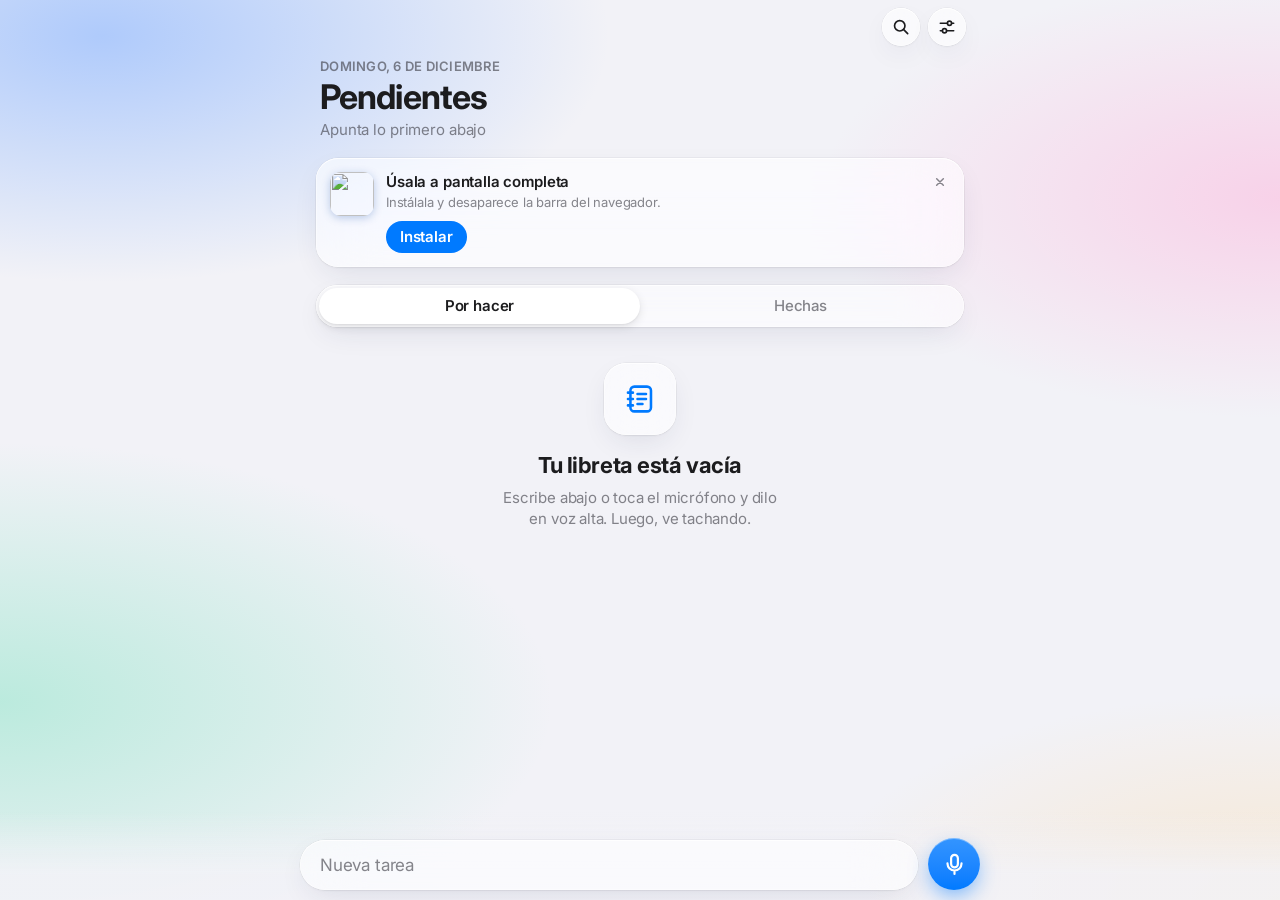
==== commit be02aa81: "Iconos nuevos, ajustes sin solaparse, buscador y micrófono arreglados" ====
--- a/pendientes/index.html
+++ b/pendientes/index.html
@@ -32,7 +32,7 @@
         <svg viewBox="0 0 24 24" aria-hidden="true"><circle cx="10.5" cy="10.5" r="6.25"/><path d="M15.25 15.25 20 20"/></svg>
       </button>
       <button class="round glass" id="menuBtn" type="button" aria-label="Ajustes">
-        <svg class="dots" viewBox="0 0 24 24" aria-hidden="true"><circle cx="5.5" cy="12" r="1.6"/><circle cx="12" cy="12" r="1.6"/><circle cx="18.5" cy="12" r="1.6"/></svg>
+        <svg viewBox="0 0 24 24" aria-hidden="true"><path d="M4 7.5h8.5M17.5 7.5H20M4 16.5h2.5M11.5 16.5H20"/><circle cx="15" cy="7.5" r="2.5"/><circle cx="9" cy="16.5" r="2.5"/></svg>
       </button>
     </div>
   </div>
@@ -148,7 +148,7 @@
       <div class="card">
         <div class="cell cell-col">
           <div class="cell-line">
-            <span class="ico" style="--c: var(--red)"><svg viewBox="0 0 24 24" aria-hidden="true"><rect x="4" y="5.5" width="16" height="14.5" rx="3"/><path d="M4 10h16M8.5 3.5v4M15.5 3.5v4"/></svg></span>
+            <span class="ico" style="--c: var(--red)"><svg viewBox="0 0 24 24" aria-hidden="true"><rect x="3.75" y="5" width="16.5" height="15.25" rx="3.25"/><path d="M3.75 9.75h16.5M8.25 3v4M15.75 3v4"/><path d="M8 13.75h.01M12 13.75h.01M16 13.75h.01M8 17h.01M12 17h.01" stroke-width="2.6"/></svg></span>
             <span class="cell-label">Para cuándo</span>
           </div>
           <div class="chips" id="dueChips">
@@ -180,7 +180,7 @@
 
       <div class="card">
         <button class="cell danger" type="button" id="editDelete">
-          <span class="ico" style="--c: var(--red)"><svg viewBox="0 0 24 24" aria-hidden="true"><path d="M4.5 7h15M9.5 7V4.75h5V7M6.5 7l.8 12.1a1.5 1.5 0 0 0 1.5 1.4h6.4a1.5 1.5 0 0 0 1.5-1.4L17.5 7"/></svg></span>
+          <span class="ico" style="--c: var(--red)"><svg viewBox="0 0 24 24" aria-hidden="true"><path d="M4 6.5h16M9.25 6.5V5A1.75 1.75 0 0 1 11 3.25h2A1.75 1.75 0 0 1 14.75 5v1.5M6 6.5l.85 12.2a2 2 0 0 0 2 1.8h6.3a2 2 0 0 0 2-1.8L18 6.5M10 10.5v6M14 10.5v6"/></svg></span>
           <span class="cell-label">Eliminar tarea</span>
         </button>
       </div>
@@ -205,6 +205,13 @@
       <button type="button" role="radio" data-voice="audio">Graba un audio</button>
     </div>
     <p class="cell-note" id="voiceNote"></p>
+    <div class="card">
+      <button class="cell" type="button" data-act="testmic">
+        <span class="ico" style="--c: var(--red)"><svg viewBox="0 0 24 24" aria-hidden="true"><path d="M3.5 10.75v2.5M7 7.75v8.5M10.5 4.5v15M14 8.25v7.5M17.5 6.25v11.5M21 10.25v3.5"/></svg></span>
+        <span class="cell-label">Probar el micrófono</span>
+        <svg class="chev" viewBox="0 0 24 24" aria-hidden="true"><path d="M9.5 6l6 6-6 6"/></svg>
+      </button>
+    </div>
 
     <p class="cell-head">Trucos</p>
     <div class="card tricks">
@@ -218,22 +225,22 @@
 
     <div class="card">
       <button class="cell" type="button" data-act="install" hidden>
-        <span class="ico" style="--c: var(--purple)"><svg viewBox="0 0 24 24" aria-hidden="true"><rect x="6.5" y="2.75" width="11" height="18.5" rx="2.75"/><path d="M10.5 17.75h3"/></svg></span>
+        <span class="ico" style="--c: var(--purple)"><svg viewBox="0 0 24 24" aria-hidden="true"><rect x="6.25" y="2.75" width="11.5" height="18.5" rx="3"/><path d="M12 7v6.75M9.5 11.25 12 13.75l2.5-2.5M10.5 18h3"/></svg></span>
         <span class="cell-label">Instalar en el móvil</span>
         <svg class="chev" viewBox="0 0 24 24" aria-hidden="true"><path d="M9.5 6l6 6-6 6"/></svg>
       </button>
       <button class="cell" type="button" data-act="share">
-        <span class="ico" style="--c: var(--accent)"><svg viewBox="0 0 24 24" aria-hidden="true"><path d="M12 14.5V3.5M7.75 7.75 12 3.5l4.25 4.25M7 11H6.5A1.5 1.5 0 0 0 5 12.5v6A1.5 1.5 0 0 0 6.5 20h11a1.5 1.5 0 0 0 1.5-1.5v-6a1.5 1.5 0 0 0-1.5-1.5H17"/></svg></span>
+        <span class="ico" style="--c: var(--accent)"><svg viewBox="0 0 24 24" aria-hidden="true"><path d="M12 14.5V3.5M8 7.25 12 3.25l4 4M7.5 10.5H7a2 2 0 0 0-2 2V18a2 2 0 0 0 2 2h10a2 2 0 0 0 2-2v-5.5a2 2 0 0 0-2-2h-.5"/></svg></span>
         <span class="cell-label">Compartir lo pendiente</span>
         <svg class="chev" viewBox="0 0 24 24" aria-hidden="true"><path d="M9.5 6l6 6-6 6"/></svg>
       </button>
       <button class="cell" type="button" data-act="export">
-        <span class="ico" style="--c: var(--green)"><svg viewBox="0 0 24 24" aria-hidden="true"><path d="M12 4v10.5M7.75 10.25 12 14.5l4.25-4.25M5 15.5v2.5A2 2 0 0 0 7 20h10a2 2 0 0 0 2-2v-2.5"/></svg></span>
+        <span class="ico" style="--c: var(--green)"><svg viewBox="0 0 24 24" aria-hidden="true"><rect x="3.25" y="4" width="17.5" height="4.75" rx="1.6"/><path d="M5 8.75V18a2 2 0 0 0 2 2h10a2 2 0 0 0 2-2V8.75M12 11.25v5.5M9.5 14.25 12 16.75l2.5-2.5"/></svg></span>
         <span class="cell-label">Guardar copia de seguridad</span>
         <svg class="chev" viewBox="0 0 24 24" aria-hidden="true"><path d="M9.5 6l6 6-6 6"/></svg>
       </button>
       <button class="cell" type="button" data-act="import">
-        <span class="ico" style="--c: var(--orange)"><svg viewBox="0 0 24 24" aria-hidden="true"><path d="M4.5 12a7.5 7.5 0 1 0 2.2-5.3L4.5 9M4.5 4.5V9H9"/></svg></span>
+        <span class="ico" style="--c: var(--orange)"><svg viewBox="0 0 24 24" aria-hidden="true"><path d="M4.5 12a7.5 7.5 0 1 0 2.2-5.3L4.5 9M4.5 4.5V9H9M12 8v4.25l2.75 1.75"/></svg></span>
         <span class="cell-label">Recuperar una copia</span>
         <svg class="chev" viewBox="0 0 24 24" aria-hidden="true"><path d="M9.5 6l6 6-6 6"/></svg>
       </button>
@@ -242,7 +249,7 @@
 
     <div class="card">
       <button class="cell danger" type="button" data-act="clear">
-        <span class="ico" style="--c: var(--red)"><svg viewBox="0 0 24 24" aria-hidden="true"><path d="M4.5 7h15M9.5 7V4.75h5V7M6.5 7l.8 12.1a1.5 1.5 0 0 0 1.5 1.4h6.4a1.5 1.5 0 0 0 1.5-1.4L17.5 7"/></svg></span>
+        <span class="ico" style="--c: var(--red)"><svg viewBox="0 0 24 24" aria-hidden="true"><path d="M4 6.5h16M9.25 6.5V5A1.75 1.75 0 0 1 11 3.25h2A1.75 1.75 0 0 1 14.75 5v1.5M6 6.5l.85 12.2a2 2 0 0 0 2 1.8h6.3a2 2 0 0 0 2-1.8L18 6.5M10 10.5v6M14 10.5v6"/></svg></span>
         <span class="cell-label">Borrar las hechas</span>
       </button>
     </div>
--- a/pendientes/styles.css
+++ b/pendientes/styles.css
@@ -90,6 +90,7 @@
   -moz-osx-font-smoothing: grayscale;
   -webkit-tap-highlight-color: transparent;
   overscroll-behavior-y: none;
+  overflow-x: clip; /* nada puede ensanchar la página hacia los lados */
 }
 
 button, input, textarea, select { font: inherit; letter-spacing: inherit; color: inherit; }
@@ -209,8 +210,7 @@
   transition: transform .2s var(--spring);
 }
 .round:active { transform: scale(.9); }
-.round svg { width: 19px; height: 19px; stroke-width: 2.1; }
-.round .dots { fill: currentColor; stroke: none; }
+.round svg { width: 20px; height: 20px; stroke-width: 2; }
 
 /* Cabecera: fecha, título y anillo del día */
 .hero {
@@ -273,9 +273,10 @@
 .ring.is-full .ring-txt svg { width: 22px; height: 22px; stroke-width: 3; }
 
 /* Buscador */
-.search { display: flex; align-items: center; gap: 4px; margin: 16px 0 0; animation: lz-in .35s var(--ease) both; }
+.search { display: flex; align-items: center; gap: 4px; min-width: 0; margin: 16px 0 0; animation: lz-in .35s var(--ease) both; }
 .search-field {
   flex: 1;
+  min-width: 0;
   display: flex;
   align-items: center;
   gap: 8px;
@@ -288,6 +289,8 @@
 .search-field input {
   flex: 1;
   min-width: 0;
+  width: 100%;
+  padding: 0;
   border: 0;
   outline: 0;
   background: transparent;
@@ -296,7 +299,7 @@
 }
 .search-field input::placeholder { color: var(--ink2); }
 .search-field input::-webkit-search-cancel-button { -webkit-appearance: none; }
-.search .bar-btn { padding: 0 6px; }
+.search .bar-btn { flex: none; padding: 0 6px; }
 
 /* Aviso para instalar */
 .install {
@@ -914,7 +917,17 @@
 .toast:not(:has(button:not([hidden]))) { padding-right: 18px; }
 @media (prefers-color-scheme: dark) { .toast { background: rgb(60 60 64 / .8); } }
 .toast span { overflow: hidden; text-overflow: ellipsis; }
-.toast button { flex: none; min-height: 36px; padding: 0 12px; border-radius: 18px; font-weight: 600; color: #64aaff; }
+.toast button { flex: none; min-height: 36px; padding: 0 12px; border-radius: 18px; font-weight: 600; color: #64aaff; white-space: nowrap; }
+.toast.is-long {
+  width: calc(100% - 32px);
+  max-width: 520px;
+  padding-top: 10px;
+  padding-bottom: 10px;
+  border-radius: 20px;
+  line-height: 1.35;
+  white-space: normal;
+}
+.toast.is-long span { overflow: visible; }
 
 /* Hojas (editar, ajustes, instalar) */
 dialog.sheet {
@@ -922,7 +935,7 @@
   max-width: 680px;
   max-height: 92dvh;
   margin: auto auto 0;
-  padding: 0 0 calc(18px + env(safe-area-inset-bottom));
+  padding: 0;
   border: 0;
   border-radius: 28px 28px 0 0;
   color: var(--ink);
@@ -930,15 +943,23 @@
   -webkit-backdrop-filter: var(--blur);
   backdrop-filter: var(--blur);
   box-shadow: inset 0 1px 0 var(--glass-shine), 0 -10px 40px rgb(0 0 0 / .15);
-  overflow-y: auto;
-  overscroll-behavior: contain;
-}
-dialog.sheet[open] { animation: lz-up .45s var(--ease) both; }
+  overflow: hidden;
+}
+/* La barra del título queda quieta y solo se desplaza el contenido: nada pasa por debajo del título */
+dialog.sheet[open] { display: flex; flex-direction: column; animation: lz-up .45s var(--ease) both; }
+dialog.sheet > form { flex: 1; min-height: 0; display: flex; flex-direction: column; }
 dialog.sheet.is-closing { animation: lz-down .28s var(--ease) forwards; }
 dialog.sheet::backdrop { background: rgb(0 0 0 / .3); animation: lz-fade .3s both; }
 dialog.sheet.is-closing::backdrop { animation: lz-fade-out .28s forwards; }
 
-.sheet-top { position: sticky; top: 0; z-index: 2; touch-action: none; }
+.sheet-top {
+  flex: none;
+  position: relative;
+  z-index: 2;
+  touch-action: none;
+  transition: box-shadow .2s;
+}
+.sheet-top.is-scrolled { box-shadow: 0 .5px 0 var(--sep); }
 .sheet-bar {
   display: grid;
   grid-template-columns: 1fr auto 1fr;
@@ -949,7 +970,14 @@
 .sheet-bar h2 { margin: 0; font-family: var(--font-d); font-size: 17px; font-weight: 600; letter-spacing: -.01em; }
 .bar-btn { justify-self: start; min-height: 44px; padding: 0 10px; font-size: 17px; color: var(--accent); }
 .bar-btn.strong { justify-self: end; font-weight: 600; }
-.sheet-body { padding: 4px 16px 0; }
+.sheet-body {
+  flex: 1;
+  min-height: 0;
+  padding: 4px 16px calc(20px + env(safe-area-inset-bottom));
+  overflow-y: auto;
+  overscroll-behavior: contain;
+  -webkit-overflow-scrolling: touch;
+}
 
 .card {
   margin-top: 18px;
@@ -987,6 +1015,7 @@
 .cell-value { color: var(--ink2); font-size: 16px; }
 .cell-select { position: absolute; inset: 0; width: 100%; opacity: 0; cursor: pointer; }
 .cell.danger { color: var(--red); }
+/* Iconos en baldosa: degradado con brillo arriba, como los de Ajustes del iPhone */
 .ico {
   flex: none;
   width: 30px;
@@ -995,9 +1024,10 @@
   display: grid;
   place-items: center;
   color: #fff;
-  background: var(--c);
-}
-.ico svg { width: 18px; height: 18px; stroke-width: 2; }
+  background: linear-gradient(165deg, color-mix(in srgb, var(--c) 70%, #fff) 0%, var(--c) 62%, color-mix(in srgb, var(--c) 88%, #000) 100%);
+  box-shadow: inset 0 .5px 0 rgb(255 255 255 / .5), 0 1px 2px color-mix(in srgb, var(--c) 45%, transparent);
+}
+.ico svg { width: 18px; height: 18px; stroke-width: 2.1; filter: drop-shadow(0 .5px .5px rgb(0 0 0 / .15)); }
 .ico svg .fill { fill: currentColor; stroke: none; }
 .chev { flex: none; width: 16px; height: 16px; color: var(--ink3); stroke-width: 2.4; }
 .cell-head { margin: 22px 14px 7px; font-size: 13px; font-weight: 500; text-transform: uppercase; letter-spacing: .02em; color: var(--ink2); }
